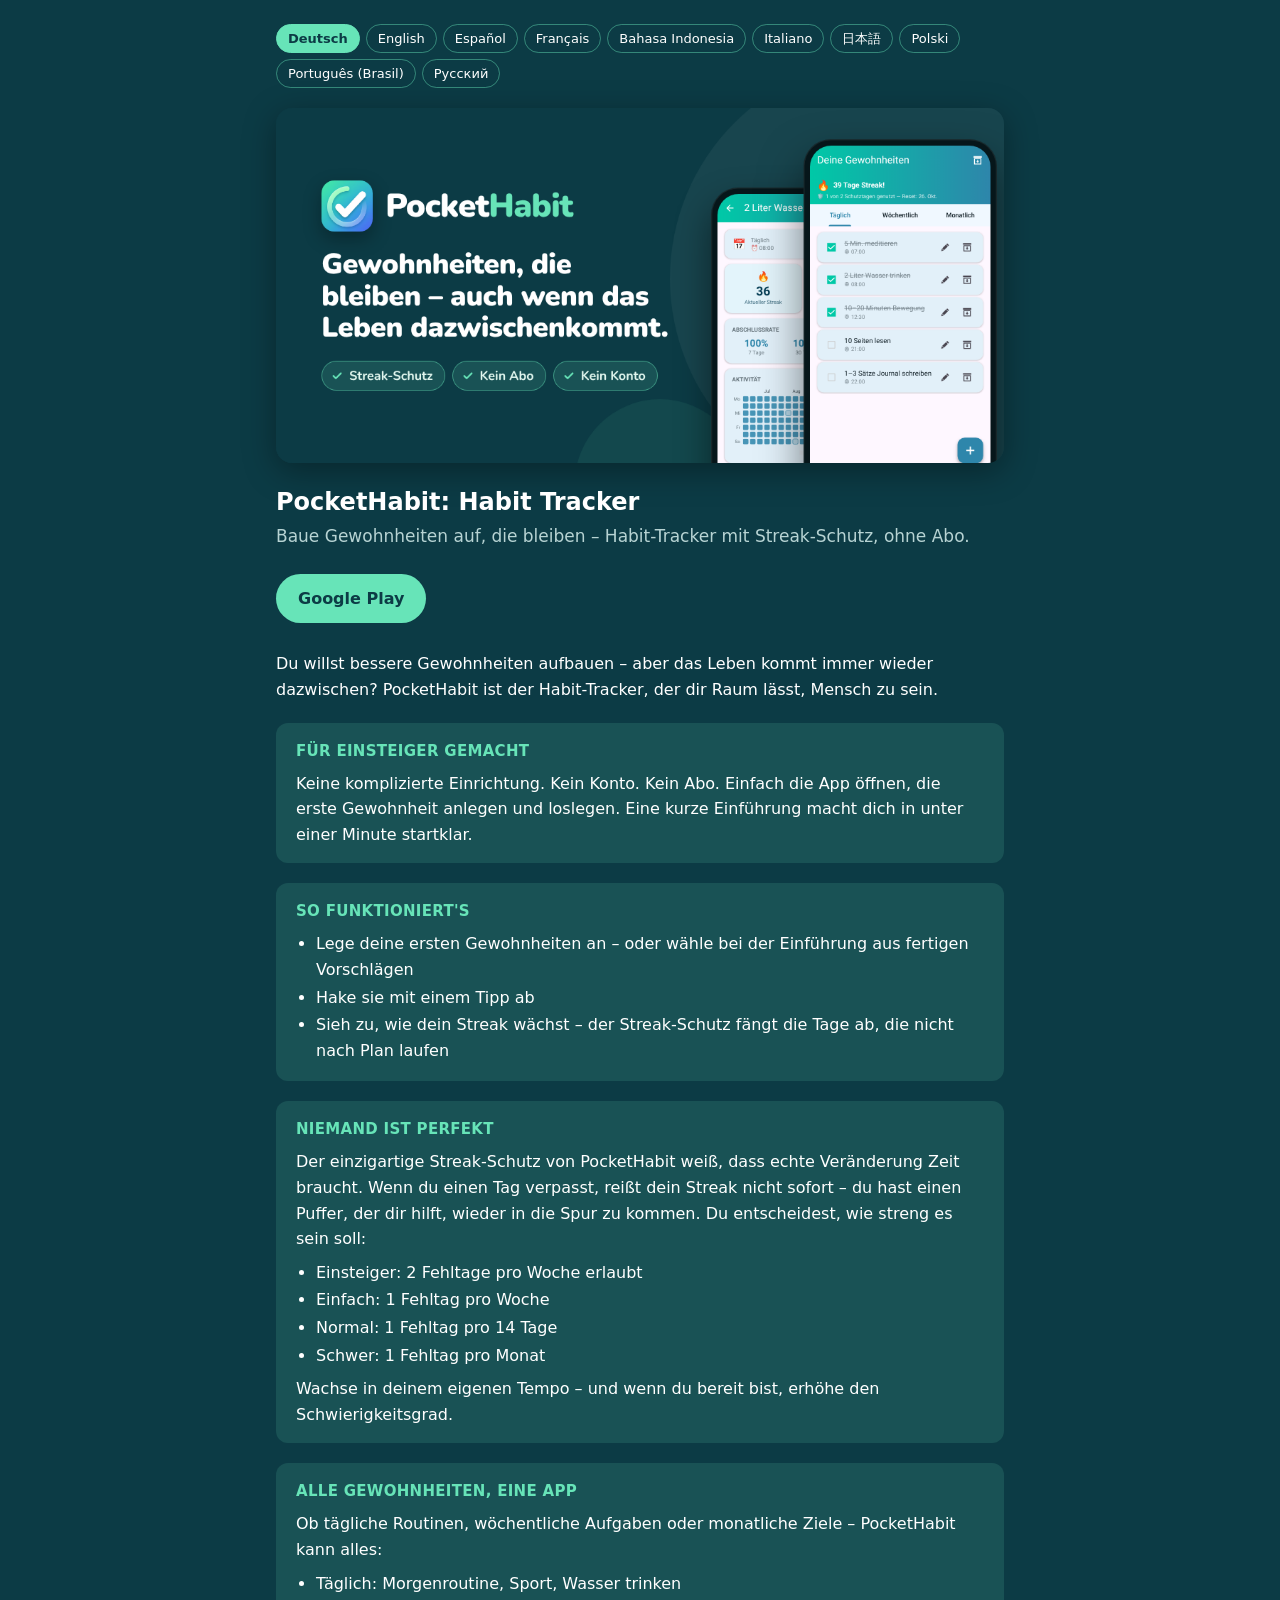
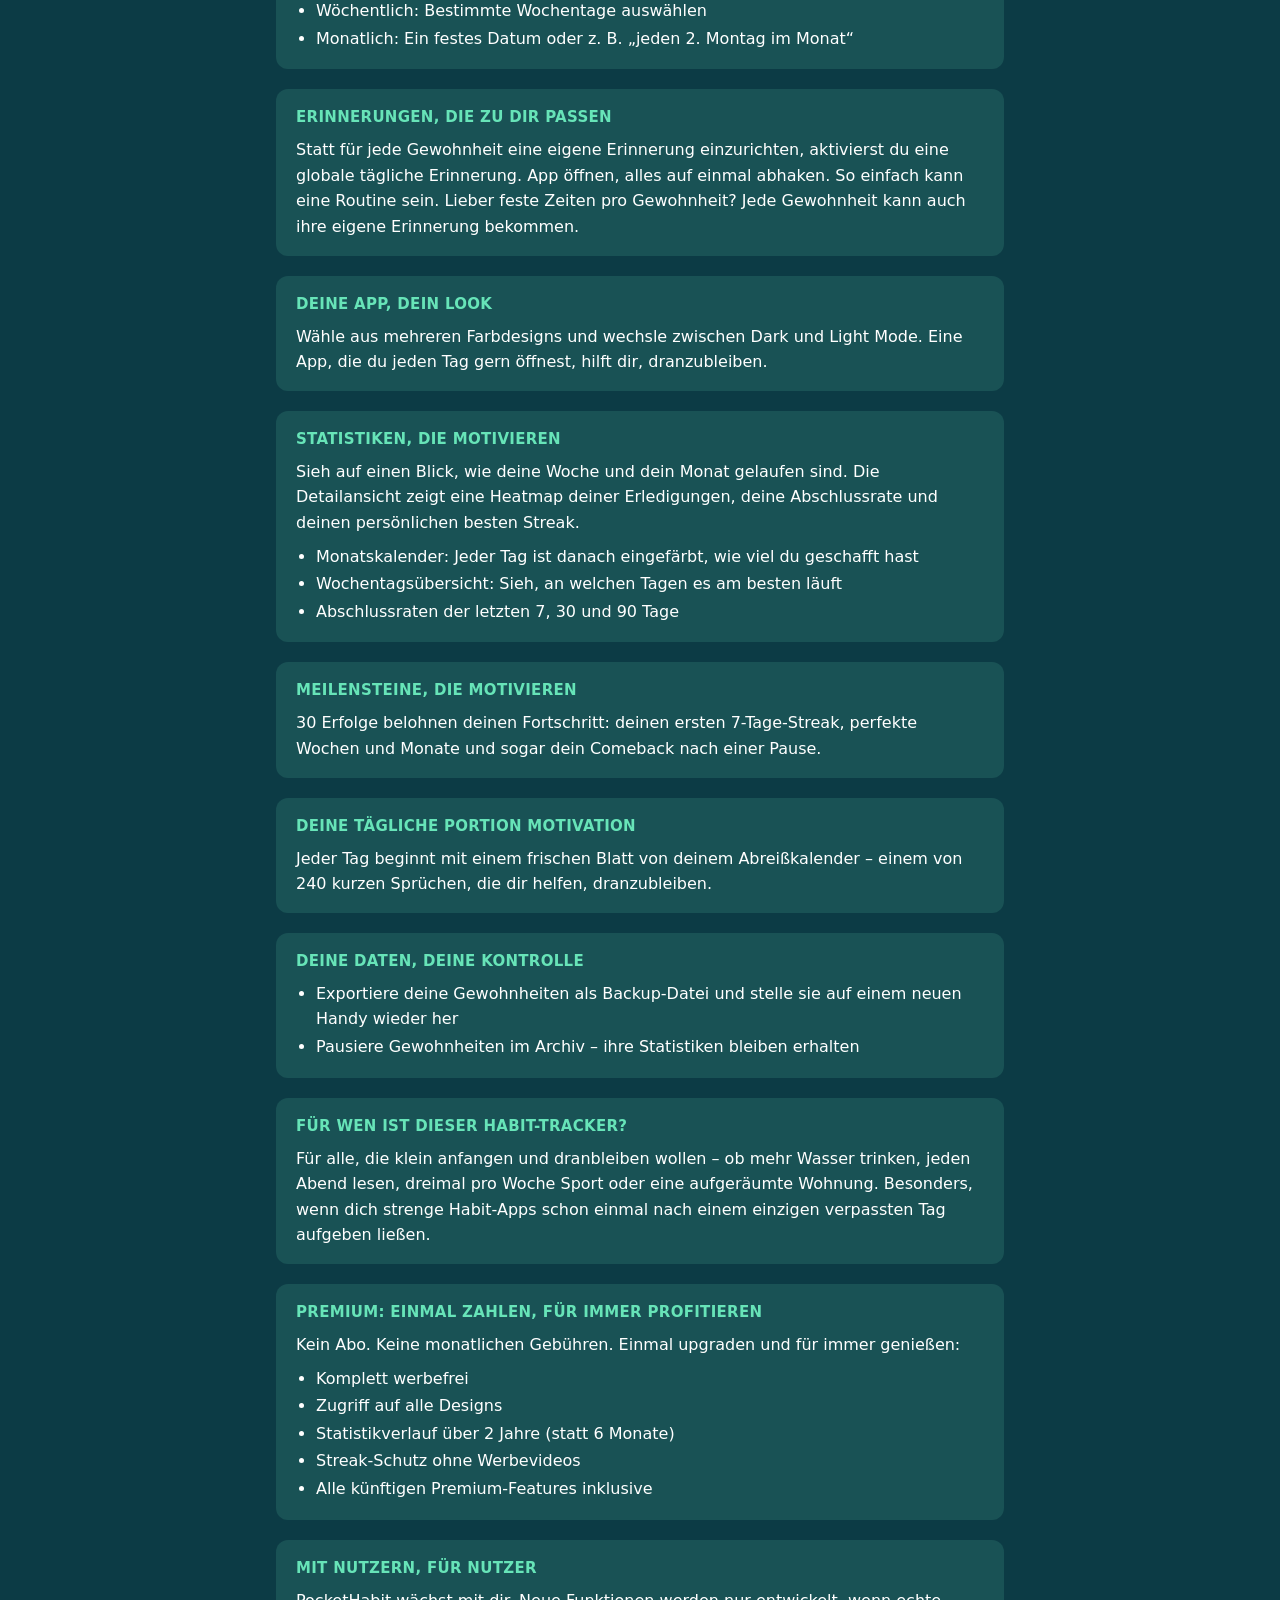
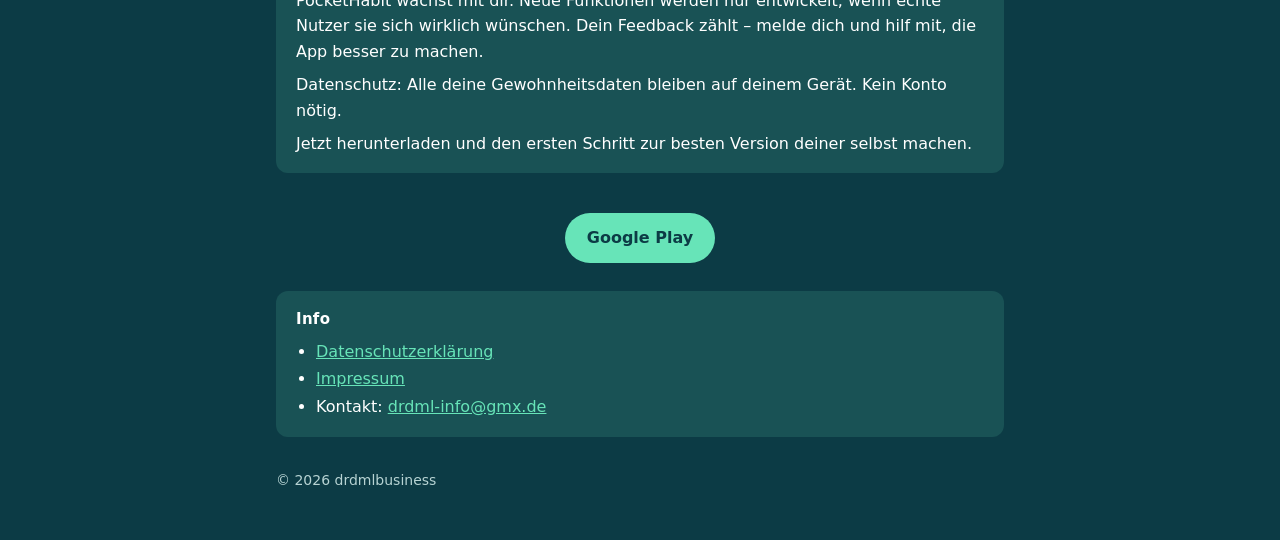
==== de/index.html @ 3a88215f "SEO optimization Jede Sprache hat jetzt eine eigene Seite: / ist Englisch, dazu /de/, /es/ usw. bis " ====
<!doctype html>
<html lang="de">
<head>
<meta charset="utf-8">
<meta name="viewport" content="width=device-width, initial-scale=1">
<title>PocketHabit: Habit Tracker</title>
<meta name="description" content="Baue Gewohnheiten auf, die bleiben – Habit-Tracker mit Streak-Schutz, ohne Abo.">
<link rel="canonical" href="https://drdmlbusiness.github.io/de/">
<link rel="alternate" hreflang="de" href="https://drdmlbusiness.github.io/de/">
<link rel="alternate" hreflang="en" href="https://drdmlbusiness.github.io/">
<link rel="alternate" hreflang="es" href="https://drdmlbusiness.github.io/es/">
<link rel="alternate" hreflang="fr" href="https://drdmlbusiness.github.io/fr/">
<link rel="alternate" hreflang="id" href="https://drdmlbusiness.github.io/id/">
<link rel="alternate" hreflang="it" href="https://drdmlbusiness.github.io/it/">
<link rel="alternate" hreflang="ja" href="https://drdmlbusiness.github.io/ja/">
<link rel="alternate" hreflang="pl" href="https://drdmlbusiness.github.io/pl/">
<link rel="alternate" hreflang="pt-BR" href="https://drdmlbusiness.github.io/pt/">
<link rel="alternate" hreflang="ru" href="https://drdmlbusiness.github.io/ru/">
<link rel="alternate" hreflang="x-default" href="https://drdmlbusiness.github.io/">
<meta property="og:type" content="website">
<meta property="og:site_name" content="PocketHabit">
<meta property="og:title" content="PocketHabit: Habit Tracker">
<meta property="og:description" content="Baue Gewohnheiten auf, die bleiben – Habit-Tracker mit Streak-Schutz, ohne Abo.">
<meta property="og:url" content="https://drdmlbusiness.github.io/de/">
<meta property="og:image" content="https://drdmlbusiness.github.io/feature-de.png">
<meta property="og:image:width" content="1024">
<meta property="og:image:height" content="500">
<meta property="og:locale" content="de_DE">
<meta property="og:locale:alternate" content="en_US">
<meta property="og:locale:alternate" content="es_ES">
<meta property="og:locale:alternate" content="fr_FR">
<meta property="og:locale:alternate" content="id_ID">
<meta property="og:locale:alternate" content="it_IT">
<meta property="og:locale:alternate" content="ja_JP">
<meta property="og:locale:alternate" content="pl_PL">
<meta property="og:locale:alternate" content="pt_BR">
<meta property="og:locale:alternate" content="ru_RU">
<meta name="twitter:card" content="summary_large_image">
<link rel="stylesheet" href="../style.css">
<script type="application/ld+json">
{
  "@context": "https://schema.org",
  "@type": "MobileApplication",
  "name": "PocketHabit",
  "alternateName": "PocketHabit: Habit Tracker",
  "description": "Baue Gewohnheiten auf, die bleiben – Habit-Tracker mit Streak-Schutz, ohne Abo.",
  "inLanguage": "de",
  "url": "https://drdmlbusiness.github.io/de/",
  "image": "https://drdmlbusiness.github.io/feature-de.png",
  "operatingSystem": "Android",
  "applicationCategory": "HealthApplication",
  "installUrl": "https://play.google.com/store/apps/details?id=com.drdml.pockethabit",
  "offers": {
    "@type": "Offer",
    "price": "0",
    "priceCurrency": "EUR"
  },
  "author": {
    "@type": "Organization",
    "name": "drdmlbusiness",
    "url": "https://drdmlbusiness.github.io/"
  }
}
</script>
</head>
<body>
<main>
  <nav aria-label="Language">
    <a href="../de/" hreflang="de" lang="de" aria-current="page">Deutsch</a>
    <a href="../" hreflang="en" lang="en">English</a>
    <a href="../es/" hreflang="es" lang="es">Español</a>
    <a href="../fr/" hreflang="fr" lang="fr">Français</a>
    <a href="../id/" hreflang="id" lang="id">Bahasa Indonesia</a>
    <a href="../it/" hreflang="it" lang="it">Italiano</a>
    <a href="../ja/" hreflang="ja" lang="ja">日本語</a>
    <a href="../pl/" hreflang="pl" lang="pl">Polski</a>
    <a href="../pt/" hreflang="pt-BR" lang="pt-BR">Português (Brasil)</a>
    <a href="../ru/" hreflang="ru" lang="ru">Русский</a>
  </nav>

  <img class="hero" src="../feature-de.png" width="1024" height="500"
       alt="PocketHabit – Baue Gewohnheiten auf, die bleiben – Habit-Tracker mit Streak-Schutz, ohne Abo.">

  <h1>PocketHabit: Habit Tracker</h1>
  <p class="lead">Baue Gewohnheiten auf, die bleiben – Habit-Tracker mit Streak-Schutz, ohne Abo.</p>
  <a class="store" href="https://play.google.com/store/apps/details?id=com.drdml.pockethabit&amp;hl=de&amp;utm_source=website&amp;utm_campaign=site_de">Google Play</a>

  <div class="intro">
    <p>Du willst bessere Gewohnheiten aufbauen – aber das Leben kommt immer wieder dazwischen? PocketHabit ist der Habit-Tracker, der dir Raum lässt, Mensch zu sein.</p>
  </div>
  <section>
    <h2>FÜR EINSTEIGER GEMACHT</h2>
    <p>Keine komplizierte Einrichtung. Kein Konto. Kein Abo. Einfach die App öffnen, die erste Gewohnheit anlegen und loslegen. Eine kurze Einführung macht dich in unter einer Minute startklar.</p>
  </section>
  <section>
    <h2>SO FUNKTIONIERT&#x27;S</h2>
    <ul>
      <li>Lege deine ersten Gewohnheiten an – oder wähle bei der Einführung aus fertigen Vorschlägen</li>
      <li>Hake sie mit einem Tipp ab</li>
      <li>Sieh zu, wie dein Streak wächst – der Streak-Schutz fängt die Tage ab, die nicht nach Plan laufen</li>
    </ul>
  </section>
  <section>
    <h2>NIEMAND IST PERFEKT</h2>
    <p>Der einzigartige Streak-Schutz von PocketHabit weiß, dass echte Veränderung Zeit braucht. Wenn du einen Tag verpasst, reißt dein Streak nicht sofort – du hast einen Puffer, der dir hilft, wieder in die Spur zu kommen. Du entscheidest, wie streng es sein soll:</p>
    <ul>
      <li>Einsteiger: 2 Fehltage pro Woche erlaubt</li>
      <li>Einfach: 1 Fehltag pro Woche</li>
      <li>Normal: 1 Fehltag pro 14 Tage</li>
      <li>Schwer: 1 Fehltag pro Monat</li>
    </ul>
    <p>Wachse in deinem eigenen Tempo – und wenn du bereit bist, erhöhe den Schwierigkeitsgrad.</p>
  </section>
  <section>
    <h2>ALLE GEWOHNHEITEN, EINE APP</h2>
    <p>Ob tägliche Routinen, wöchentliche Aufgaben oder monatliche Ziele – PocketHabit kann alles:</p>
    <ul>
      <li>Täglich: Morgenroutine, Sport, Wasser trinken</li>
      <li>Wöchentlich: Bestimmte Wochentage auswählen</li>
      <li>Monatlich: Ein festes Datum oder z. B. „jeden 2. Montag im Monat“</li>
    </ul>
  </section>
  <section>
    <h2>ERINNERUNGEN, DIE ZU DIR PASSEN</h2>
    <p>Statt für jede Gewohnheit eine eigene Erinnerung einzurichten, aktivierst du eine globale tägliche Erinnerung. App öffnen, alles auf einmal abhaken. So einfach kann eine Routine sein. Lieber feste Zeiten pro Gewohnheit? Jede Gewohnheit kann auch ihre eigene Erinnerung bekommen.</p>
  </section>
  <section>
    <h2>DEINE APP, DEIN LOOK</h2>
    <p>Wähle aus mehreren Farbdesigns und wechsle zwischen Dark und Light Mode. Eine App, die du jeden Tag gern öffnest, hilft dir, dranzubleiben.</p>
  </section>
  <section>
    <h2>STATISTIKEN, DIE MOTIVIEREN</h2>
    <p>Sieh auf einen Blick, wie deine Woche und dein Monat gelaufen sind. Die Detailansicht zeigt eine Heatmap deiner Erledigungen, deine Abschlussrate und deinen persönlichen besten Streak.</p>
    <ul>
      <li>Monatskalender: Jeder Tag ist danach eingefärbt, wie viel du geschafft hast</li>
      <li>Wochentagsübersicht: Sieh, an welchen Tagen es am besten läuft</li>
      <li>Abschlussraten der letzten 7, 30 und 90 Tage</li>
    </ul>
  </section>
  <section>
    <h2>MEILENSTEINE, DIE MOTIVIEREN</h2>
    <p>30 Erfolge belohnen deinen Fortschritt: deinen ersten 7-Tage-Streak, perfekte Wochen und Monate und sogar dein Comeback nach einer Pause.</p>
  </section>
  <section>
    <h2>DEINE TÄGLICHE PORTION MOTIVATION</h2>
    <p>Jeder Tag beginnt mit einem frischen Blatt von deinem Abreißkalender – einem von 240 kurzen Sprüchen, die dir helfen, dranzubleiben.</p>
  </section>
  <section>
    <h2>DEINE DATEN, DEINE KONTROLLE</h2>
    <ul>
      <li>Exportiere deine Gewohnheiten als Backup-Datei und stelle sie auf einem neuen Handy wieder her</li>
      <li>Pausiere Gewohnheiten im Archiv – ihre Statistiken bleiben erhalten</li>
    </ul>
  </section>
  <section>
    <h2>FÜR WEN IST DIESER HABIT-TRACKER?</h2>
    <p>Für alle, die klein anfangen und dranbleiben wollen – ob mehr Wasser trinken, jeden Abend lesen, dreimal pro Woche Sport oder eine aufgeräumte Wohnung. Besonders, wenn dich strenge Habit-Apps schon einmal nach einem einzigen verpassten Tag aufgeben ließen.</p>
  </section>
  <section>
    <h2>PREMIUM: EINMAL ZAHLEN, FÜR IMMER PROFITIEREN</h2>
    <p>Kein Abo. Keine monatlichen Gebühren. Einmal upgraden und für immer genießen:</p>
    <ul>
      <li>Komplett werbefrei</li>
      <li>Zugriff auf alle Designs</li>
      <li>Statistikverlauf über 2 Jahre (statt 6 Monate)</li>
      <li>Streak-Schutz ohne Werbevideos</li>
      <li>Alle künftigen Premium-Features inklusive</li>
    </ul>
  </section>
  <section>
    <h2>MIT NUTZERN, FÜR NUTZER</h2>
    <p>PocketHabit wächst mit dir. Neue Funktionen werden nur entwickelt, wenn echte Nutzer sie sich wirklich wünschen. Dein Feedback zählt – melde dich und hilf mit, die App besser zu machen.</p>
    <p>Datenschutz: Alle deine Gewohnheitsdaten bleiben auf deinem Gerät. Kein Konto nötig.</p>
    <p>Jetzt herunterladen und den ersten Schritt zur besten Version deiner selbst machen.</p>
  </section>

  <p class="cta"><a class="store" href="https://play.google.com/store/apps/details?id=com.drdml.pockethabit&amp;hl=de&amp;utm_source=website&amp;utm_campaign=site_de">Google Play</a></p>

  <section class="info">
    <h2>Info</h2>
    <ul>
      <li><a href="https://sites.google.com/view/datenschutzpockethabit/deutsch-de">Datenschutzerklärung</a></li>
      <li><a href="https://sites.google.com/view/datenschutzpockethabit/impressum">Impressum</a></li>
      <li>Kontakt: <a href="mailto:drdml-info@gmx.de">drdml-info@gmx.de</a></li>
    </ul>
  </section>

  <footer>© 2026 drdmlbusiness</footer>
</main>
</body>
</html>
---- style.css ----
:root { color-scheme: dark; --bg: #0c3b45; --card: #195255; --fg: #ffffff; --muted: #b7d3d3; --accent: #67e4b8; }
* { box-sizing: border-box; }
body { margin: 0; background: var(--bg); color: var(--fg); font: 16px/1.6 system-ui, -apple-system, "Segoe UI", Roboto, sans-serif; }
main { max-width: 760px; margin: 0 auto; padding: 24px 16px 48px; }
nav { display: flex; flex-wrap: wrap; gap: 6px; margin-bottom: 20px; }
nav a { font-size: 0.8125rem; line-height: 1; padding: 7px 11px; border-radius: 999px; text-decoration: none;
        border: 1px solid rgba(103, 228, 184, 0.45); color: var(--fg); }
nav a:hover { background: var(--card); }
nav a[aria-current="page"] { background: var(--accent); border-color: var(--accent); color: var(--bg); font-weight: 700; }
nav a:focus-visible, .store:focus-visible, a:focus-visible { outline: 2px solid var(--accent); outline-offset: 2px; }
.hero { display: block; width: 100%; height: auto; border-radius: 16px; box-shadow: 0 8px 32px rgba(0, 0, 0, 0.35); }
h1 { margin: 24px 0 4px; font-size: 1.5rem; line-height: 1.3; }
p.lead { margin: 0 0 8px; color: var(--muted); font-size: 1.0625rem; }
.store { display: inline-block; margin: 16px 0 8px; padding: 12px 22px; border-radius: 999px; background: var(--accent); color: var(--bg); text-decoration: none; font-weight: 700; }
.store:hover { filter: brightness(1.08); }
.intro { margin-top: 20px; }
.intro p { margin: 0 0 8px; }
section { margin-top: 20px; padding: 16px 20px; border-radius: 12px; background: var(--card); }
section p { margin: 0 0 8px; }
section p:last-child, section ul:last-child { margin-bottom: 0; }
h2 { margin: 0 0 8px; font-size: 0.9375rem; letter-spacing: 0.02em; color: var(--accent); }
ul { margin: 0 0 8px; padding-left: 20px; }
li { margin: 2px 0; }
p.cta { margin: 24px 0 0; text-align: center; }
section.info h2 { color: var(--fg); }
a { color: var(--accent); }
footer { margin-top: 32px; font-size: 0.875rem; color: var(--muted); }
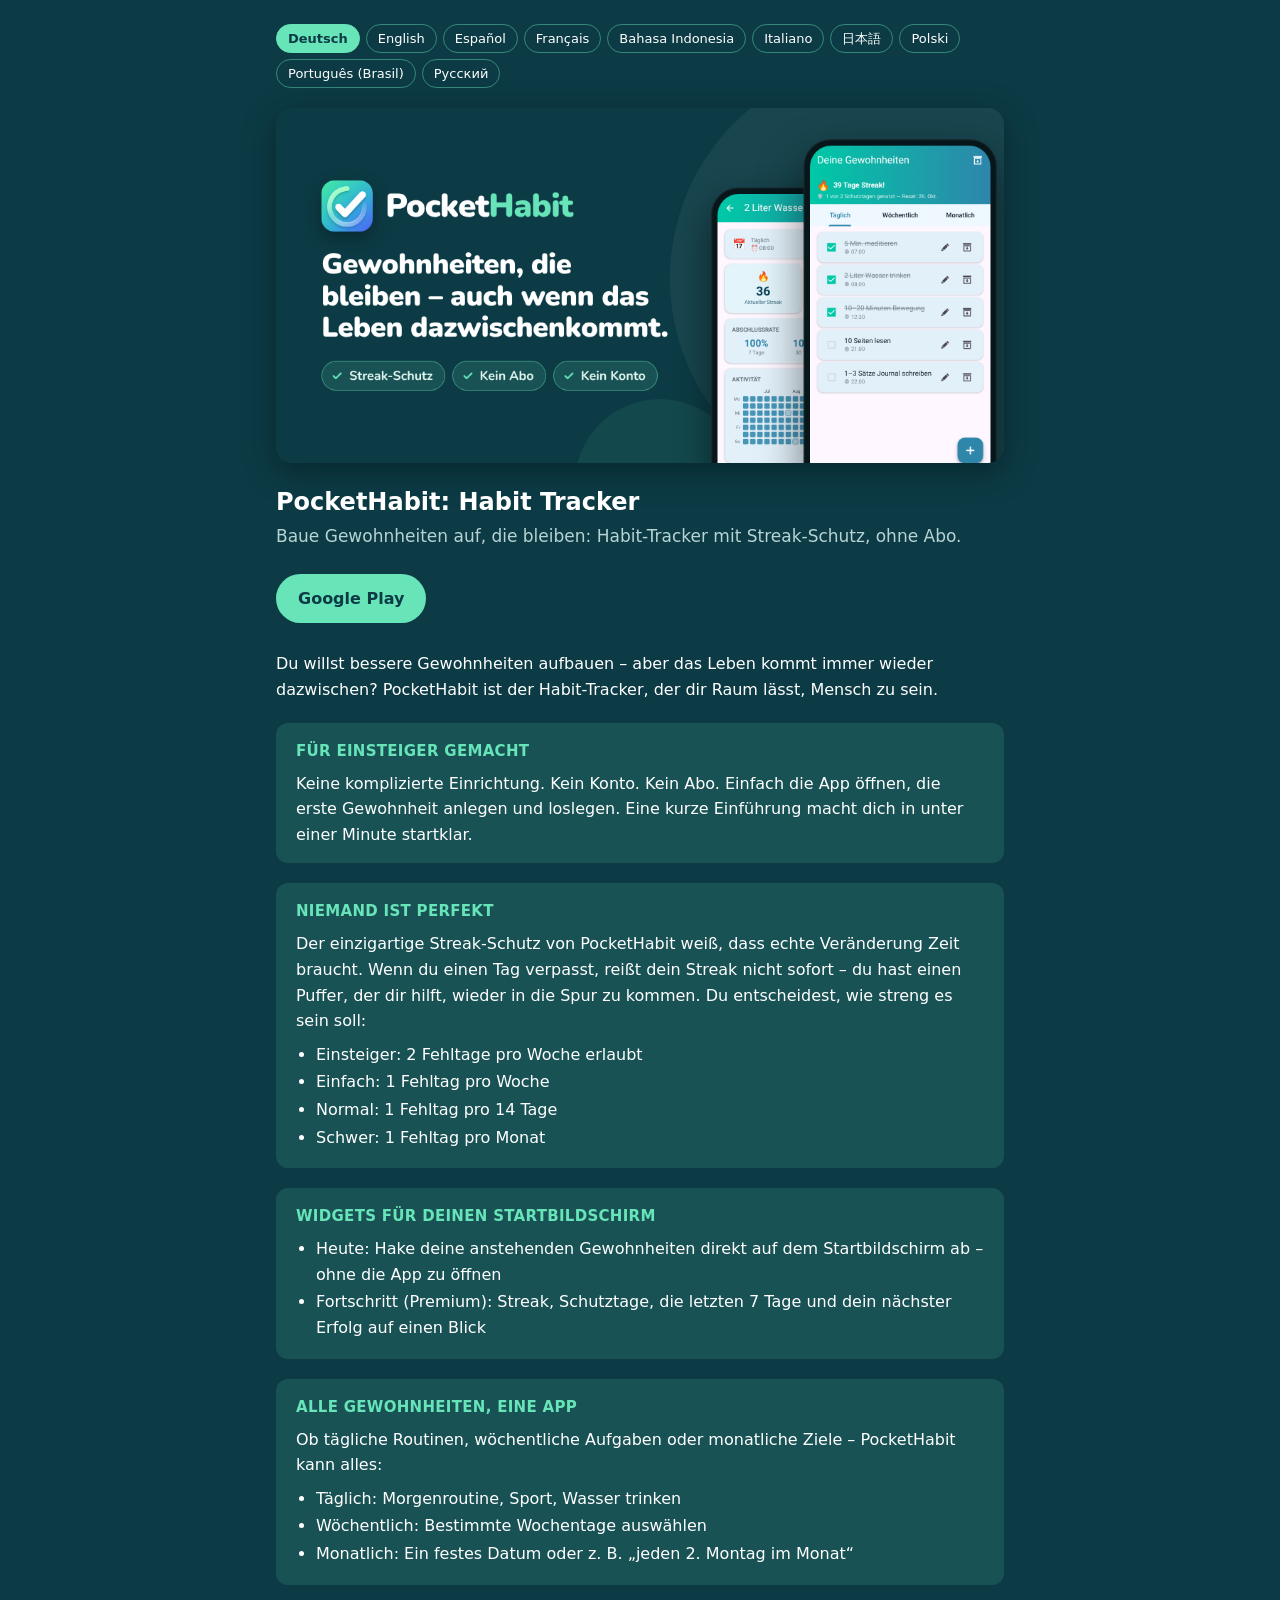
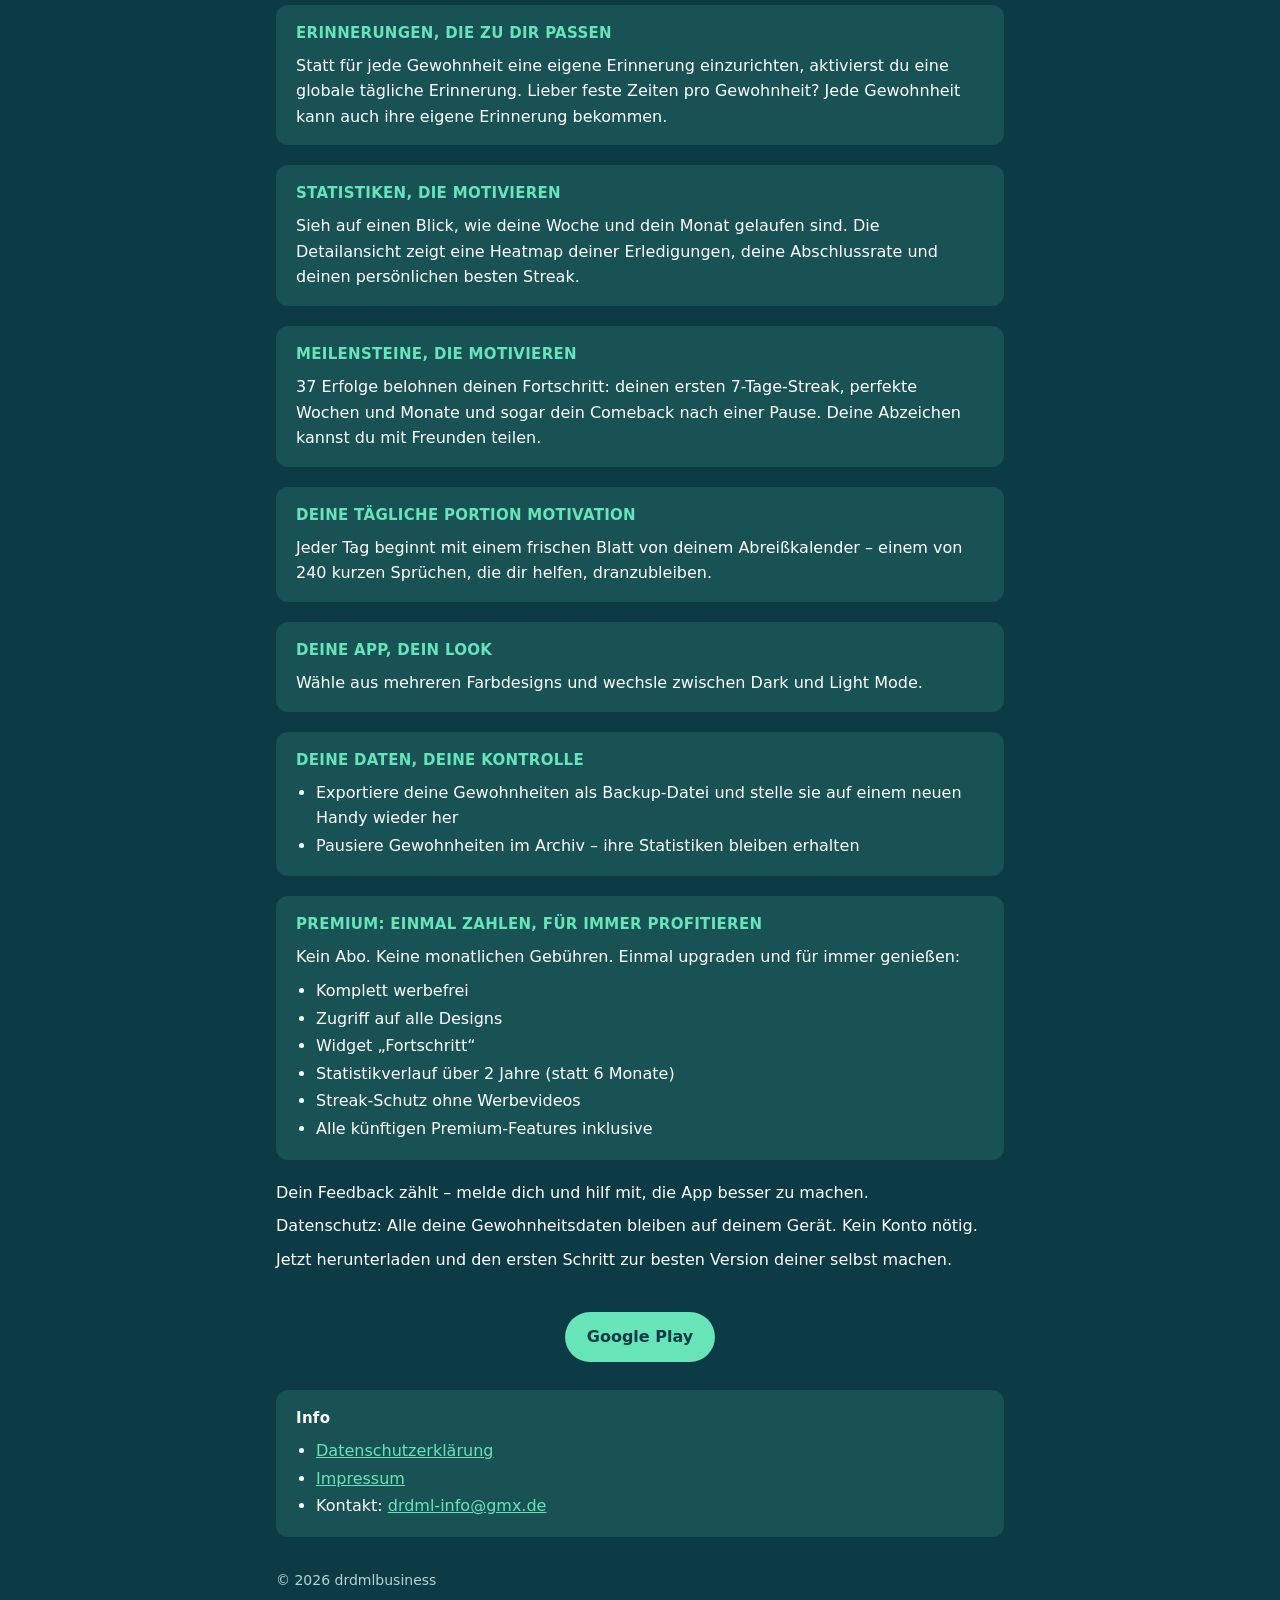
==== commit 18d09d33: "Store-Eintrag 1.1.0: Widgets, 37 Erfolge" ====
--- a/de/index.html
+++ b/de/index.html
@@ -4,7 +4,7 @@
 <meta charset="utf-8">
 <meta name="viewport" content="width=device-width, initial-scale=1">
 <title>PocketHabit: Habit Tracker</title>
-<meta name="description" content="Baue Gewohnheiten auf, die bleiben – Habit-Tracker mit Streak-Schutz, ohne Abo.">
+<meta name="description" content="Baue Gewohnheiten auf, die bleiben: Habit-Tracker mit Streak-Schutz, ohne Abo.">
 <link rel="canonical" href="https://drdmlbusiness.github.io/de/">
 <link rel="alternate" hreflang="de" href="https://drdmlbusiness.github.io/de/">
 <link rel="alternate" hreflang="en" href="https://drdmlbusiness.github.io/">
@@ -20,7 +20,7 @@
 <meta property="og:type" content="website">
 <meta property="og:site_name" content="PocketHabit">
 <meta property="og:title" content="PocketHabit: Habit Tracker">
-<meta property="og:description" content="Baue Gewohnheiten auf, die bleiben – Habit-Tracker mit Streak-Schutz, ohne Abo.">
+<meta property="og:description" content="Baue Gewohnheiten auf, die bleiben: Habit-Tracker mit Streak-Schutz, ohne Abo.">
 <meta property="og:url" content="https://drdmlbusiness.github.io/de/">
 <meta property="og:image" content="https://drdmlbusiness.github.io/feature-de.png">
 <meta property="og:image:width" content="1024">
@@ -43,7 +43,7 @@
   "@type": "MobileApplication",
   "name": "PocketHabit",
   "alternateName": "PocketHabit: Habit Tracker",
-  "description": "Baue Gewohnheiten auf, die bleiben – Habit-Tracker mit Streak-Schutz, ohne Abo.",
+  "description": "Baue Gewohnheiten auf, die bleiben: Habit-Tracker mit Streak-Schutz, ohne Abo.",
   "inLanguage": "de",
   "url": "https://drdmlbusiness.github.io/de/",
   "image": "https://drdmlbusiness.github.io/feature-de.png",
@@ -79,10 +79,10 @@
   </nav>
 
   <img class="hero" src="../feature-de.png" width="1024" height="500"
-       alt="PocketHabit – Baue Gewohnheiten auf, die bleiben – Habit-Tracker mit Streak-Schutz, ohne Abo.">
+       alt="PocketHabit – Baue Gewohnheiten auf, die bleiben: Habit-Tracker mit Streak-Schutz, ohne Abo.">
 
   <h1>PocketHabit: Habit Tracker</h1>
-  <p class="lead">Baue Gewohnheiten auf, die bleiben – Habit-Tracker mit Streak-Schutz, ohne Abo.</p>
+  <p class="lead">Baue Gewohnheiten auf, die bleiben: Habit-Tracker mit Streak-Schutz, ohne Abo.</p>
   <a class="store" href="https://play.google.com/store/apps/details?id=com.drdml.pockethabit&amp;hl=de&amp;utm_source=website&amp;utm_campaign=site_de">Google Play</a>
 
   <div class="intro">
@@ -93,14 +93,6 @@
     <p>Keine komplizierte Einrichtung. Kein Konto. Kein Abo. Einfach die App öffnen, die erste Gewohnheit anlegen und loslegen. Eine kurze Einführung macht dich in unter einer Minute startklar.</p>
   </section>
   <section>
-    <h2>SO FUNKTIONIERT&#x27;S</h2>
-    <ul>
-      <li>Lege deine ersten Gewohnheiten an – oder wähle bei der Einführung aus fertigen Vorschlägen</li>
-      <li>Hake sie mit einem Tipp ab</li>
-      <li>Sieh zu, wie dein Streak wächst – der Streak-Schutz fängt die Tage ab, die nicht nach Plan laufen</li>
-    </ul>
-  </section>
-  <section>
     <h2>NIEMAND IST PERFEKT</h2>
     <p>Der einzigartige Streak-Schutz von PocketHabit weiß, dass echte Veränderung Zeit braucht. Wenn du einen Tag verpasst, reißt dein Streak nicht sofort – du hast einen Puffer, der dir hilft, wieder in die Spur zu kommen. Du entscheidest, wie streng es sein soll:</p>
     <ul>
@@ -109,7 +101,13 @@
       <li>Normal: 1 Fehltag pro 14 Tage</li>
       <li>Schwer: 1 Fehltag pro Monat</li>
     </ul>
-    <p>Wachse in deinem eigenen Tempo – und wenn du bereit bist, erhöhe den Schwierigkeitsgrad.</p>
+  </section>
+  <section>
+    <h2>WIDGETS FÜR DEINEN STARTBILDSCHIRM</h2>
+    <ul>
+      <li>Heute: Hake deine anstehenden Gewohnheiten direkt auf dem Startbildschirm ab – ohne die App zu öffnen</li>
+      <li>Fortschritt (Premium): Streak, Schutztage, die letzten 7 Tage und dein nächster Erfolg auf einen Blick</li>
+    </ul>
   </section>
   <section>
     <h2>ALLE GEWOHNHEITEN, EINE APP</h2>
@@ -122,28 +120,23 @@
   </section>
   <section>
     <h2>ERINNERUNGEN, DIE ZU DIR PASSEN</h2>
-    <p>Statt für jede Gewohnheit eine eigene Erinnerung einzurichten, aktivierst du eine globale tägliche Erinnerung. App öffnen, alles auf einmal abhaken. So einfach kann eine Routine sein. Lieber feste Zeiten pro Gewohnheit? Jede Gewohnheit kann auch ihre eigene Erinnerung bekommen.</p>
-  </section>
-  <section>
-    <h2>DEINE APP, DEIN LOOK</h2>
-    <p>Wähle aus mehreren Farbdesigns und wechsle zwischen Dark und Light Mode. Eine App, die du jeden Tag gern öffnest, hilft dir, dranzubleiben.</p>
+    <p>Statt für jede Gewohnheit eine eigene Erinnerung einzurichten, aktivierst du eine globale tägliche Erinnerung. Lieber feste Zeiten pro Gewohnheit? Jede Gewohnheit kann auch ihre eigene Erinnerung bekommen.</p>
   </section>
   <section>
     <h2>STATISTIKEN, DIE MOTIVIEREN</h2>
     <p>Sieh auf einen Blick, wie deine Woche und dein Monat gelaufen sind. Die Detailansicht zeigt eine Heatmap deiner Erledigungen, deine Abschlussrate und deinen persönlichen besten Streak.</p>
-    <ul>
-      <li>Monatskalender: Jeder Tag ist danach eingefärbt, wie viel du geschafft hast</li>
-      <li>Wochentagsübersicht: Sieh, an welchen Tagen es am besten läuft</li>
-      <li>Abschlussraten der letzten 7, 30 und 90 Tage</li>
-    </ul>
   </section>
   <section>
     <h2>MEILENSTEINE, DIE MOTIVIEREN</h2>
-    <p>30 Erfolge belohnen deinen Fortschritt: deinen ersten 7-Tage-Streak, perfekte Wochen und Monate und sogar dein Comeback nach einer Pause.</p>
+    <p>37 Erfolge belohnen deinen Fortschritt: deinen ersten 7-Tage-Streak, perfekte Wochen und Monate und sogar dein Comeback nach einer Pause. Deine Abzeichen kannst du mit Freunden teilen.</p>
   </section>
   <section>
     <h2>DEINE TÄGLICHE PORTION MOTIVATION</h2>
     <p>Jeder Tag beginnt mit einem frischen Blatt von deinem Abreißkalender – einem von 240 kurzen Sprüchen, die dir helfen, dranzubleiben.</p>
+  </section>
+  <section>
+    <h2>DEINE APP, DEIN LOOK</h2>
+    <p>Wähle aus mehreren Farbdesigns und wechsle zwischen Dark und Light Mode.</p>
   </section>
   <section>
     <h2>DEINE DATEN, DEINE KONTROLLE</h2>
@@ -153,26 +146,22 @@
     </ul>
   </section>
   <section>
-    <h2>FÜR WEN IST DIESER HABIT-TRACKER?</h2>
-    <p>Für alle, die klein anfangen und dranbleiben wollen – ob mehr Wasser trinken, jeden Abend lesen, dreimal pro Woche Sport oder eine aufgeräumte Wohnung. Besonders, wenn dich strenge Habit-Apps schon einmal nach einem einzigen verpassten Tag aufgeben ließen.</p>
-  </section>
-  <section>
     <h2>PREMIUM: EINMAL ZAHLEN, FÜR IMMER PROFITIEREN</h2>
     <p>Kein Abo. Keine monatlichen Gebühren. Einmal upgraden und für immer genießen:</p>
     <ul>
       <li>Komplett werbefrei</li>
       <li>Zugriff auf alle Designs</li>
+      <li>Widget „Fortschritt“</li>
       <li>Statistikverlauf über 2 Jahre (statt 6 Monate)</li>
       <li>Streak-Schutz ohne Werbevideos</li>
       <li>Alle künftigen Premium-Features inklusive</li>
     </ul>
   </section>
-  <section>
-    <h2>MIT NUTZERN, FÜR NUTZER</h2>
-    <p>PocketHabit wächst mit dir. Neue Funktionen werden nur entwickelt, wenn echte Nutzer sie sich wirklich wünschen. Dein Feedback zählt – melde dich und hilf mit, die App besser zu machen.</p>
+  <div class="outro">
+    <p>Dein Feedback zählt – melde dich und hilf mit, die App besser zu machen.</p>
     <p>Datenschutz: Alle deine Gewohnheitsdaten bleiben auf deinem Gerät. Kein Konto nötig.</p>
     <p>Jetzt herunterladen und den ersten Schritt zur besten Version deiner selbst machen.</p>
-  </section>
+  </div>
 
   <p class="cta"><a class="store" href="https://play.google.com/store/apps/details?id=com.drdml.pockethabit&amp;hl=de&amp;utm_source=website&amp;utm_campaign=site_de">Google Play</a></p>
 
--- a/style.css
+++ b/style.css
@@ -15,6 +15,8 @@
 .store:hover { filter: brightness(1.08); }
 .intro { margin-top: 20px; }
 .intro p { margin: 0 0 8px; }
+.outro { margin-top: 20px; }
+.outro p { margin: 0 0 8px; }
 section { margin-top: 20px; padding: 16px 20px; border-radius: 12px; background: var(--card); }
 section p { margin: 0 0 8px; }
 section p:last-child, section ul:last-child { margin-bottom: 0; }
